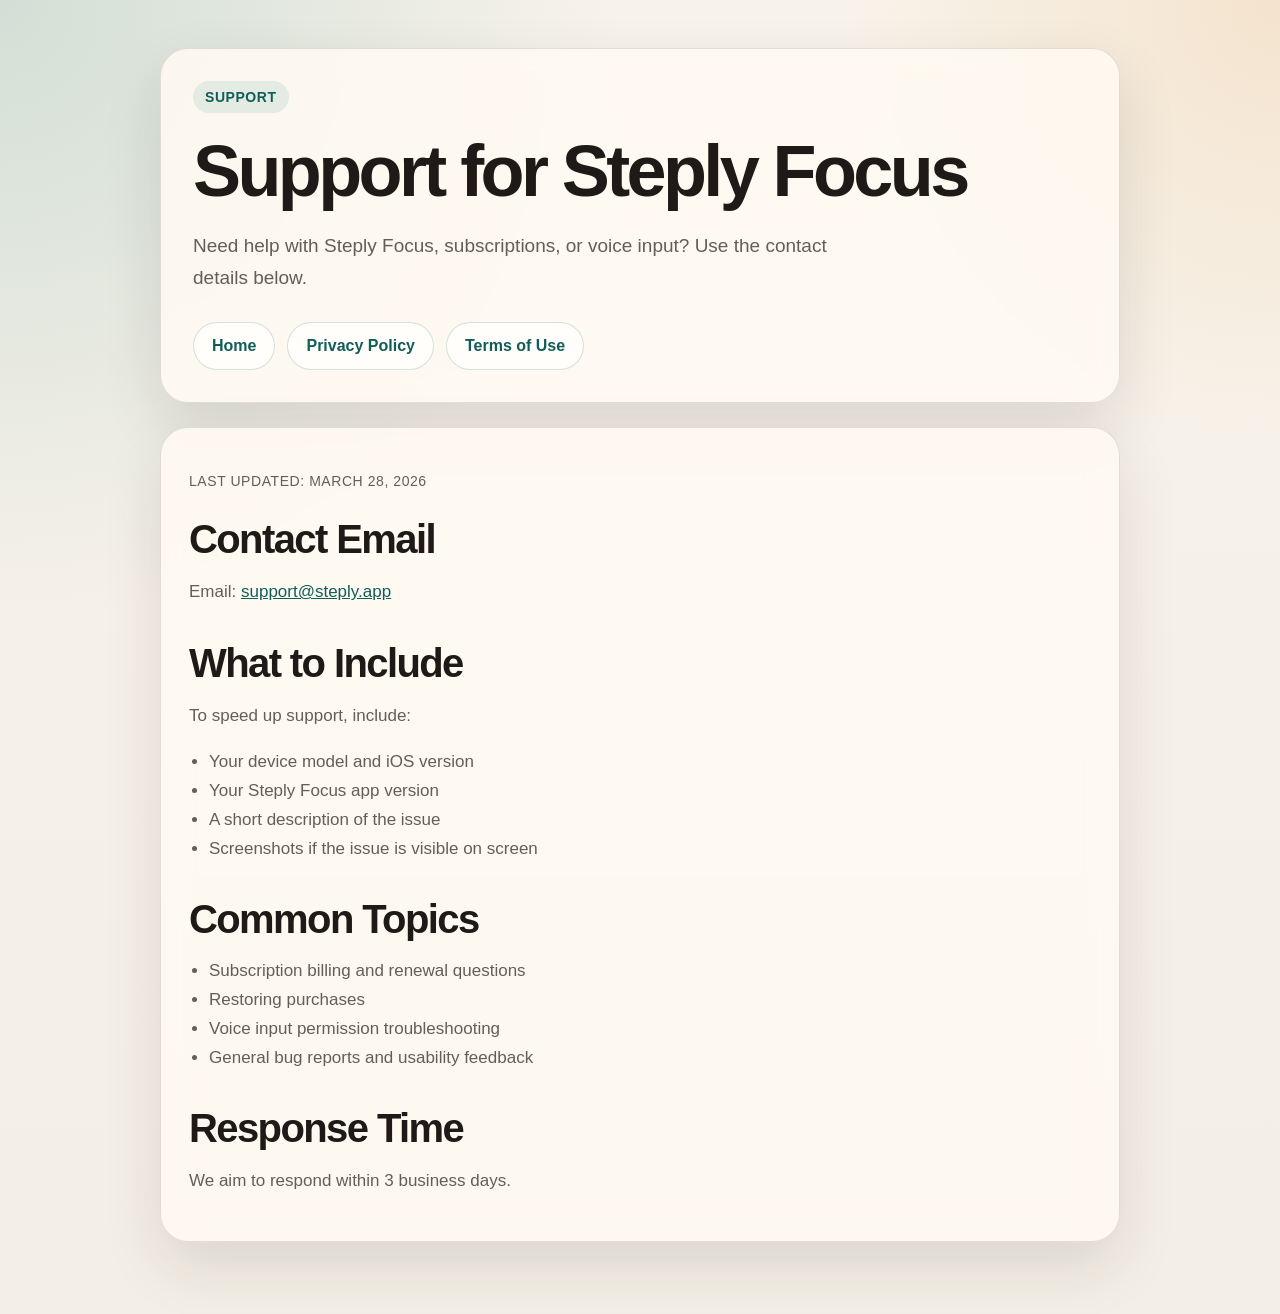
==== support/index.html @ 78bcb687 "Add GitHub Pages legal and support site" ====
<!DOCTYPE html>
<html lang="en">
<head>
  <meta charset="utf-8">
  <meta name="viewport" content="width=device-width, initial-scale=1">
  <title>Support | Steply Focus</title>
  <meta name="description" content="Support information for Steply Focus.">
  <link rel="stylesheet" href="../assets/style.css">
</head>
<body>
  <main class="shell">
    <section class="hero">
      <div class="eyebrow">Support</div>
      <h1>Support for Steply Focus</h1>
      <p>
        Need help with Steply Focus, subscriptions, or voice input? Use the contact details below.
      </p>
      <nav class="nav" aria-label="Secondary">
        <a href="../">Home</a>
        <a href="../privacy/">Privacy Policy</a>
        <a href="../terms/">Terms of Use</a>
      </nav>
    </section>

    <section class="panel">
      <p class="meta">Last updated: March 28, 2026</p>
      <div class="stack">
        <div>
          <h2>Contact Email</h2>
          <p>
            Email: <a href="mailto:support@steply.app">support@steply.app</a>
          </p>
        </div>

        <div>
          <h2>What to Include</h2>
          <p>To speed up support, include:</p>
          <ul>
            <li>Your device model and iOS version</li>
            <li>Your Steply Focus app version</li>
            <li>A short description of the issue</li>
            <li>Screenshots if the issue is visible on screen</li>
          </ul>
        </div>

        <div>
          <h2>Common Topics</h2>
          <ul>
            <li>Subscription billing and renewal questions</li>
            <li>Restoring purchases</li>
            <li>Voice input permission troubleshooting</li>
            <li>General bug reports and usability feedback</li>
          </ul>
        </div>

        <div>
          <h2>Response Time</h2>
          <p>
            We aim to respond within 3 business days.
          </p>
        </div>
      </div>
    </section>
  </main>
</body>
</html>
---- assets/style.css ----
:root {
  --bg: #f4efe6;
  --surface: rgba(255, 250, 242, 0.88);
  --surface-strong: #fffaf2;
  --ink: #1f1a17;
  --muted: #665d57;
  --line: rgba(31, 26, 23, 0.12);
  --accent: #0f766e;
  --accent-strong: #115e59;
  --shadow: 0 24px 60px rgba(31, 26, 23, 0.12);
}

* {
  box-sizing: border-box;
}

html {
  color-scheme: light;
}

body {
  margin: 0;
  min-height: 100vh;
  font-family: "Avenir Next", "Segoe UI", sans-serif;
  color: var(--ink);
  background:
    radial-gradient(circle at top left, rgba(15, 118, 110, 0.16), transparent 34%),
    radial-gradient(circle at top right, rgba(217, 119, 6, 0.12), transparent 24%),
    linear-gradient(180deg, #f8f3ea 0%, var(--bg) 100%);
}

a {
  color: var(--accent-strong);
}

.shell {
  width: min(960px, calc(100% - 32px));
  margin: 0 auto;
  padding: 48px 0 72px;
}

.hero,
.panel {
  background: var(--surface);
  border: 1px solid var(--line);
  border-radius: 28px;
  box-shadow: var(--shadow);
  backdrop-filter: blur(14px);
}

.hero {
  padding: 32px;
}

.eyebrow {
  display: inline-flex;
  align-items: center;
  gap: 10px;
  padding: 8px 12px;
  border-radius: 999px;
  background: rgba(15, 118, 110, 0.1);
  color: var(--accent-strong);
  font-size: 14px;
  font-weight: 700;
  letter-spacing: 0.04em;
  text-transform: uppercase;
}

h1,
h2,
h3 {
  margin: 0 0 16px;
  line-height: 1.08;
}

h1 {
  margin-top: 20px;
  font-size: clamp(40px, 8vw, 72px);
  letter-spacing: -0.05em;
}

h2 {
  font-size: clamp(28px, 4vw, 40px);
  letter-spacing: -0.04em;
}

h3 {
  font-size: 18px;
}

p,
li {
  color: var(--muted);
  font-size: 17px;
  line-height: 1.7;
}

.hero p {
  max-width: 60ch;
  font-size: 19px;
}

.nav {
  display: flex;
  flex-wrap: wrap;
  gap: 12px;
  margin-top: 28px;
}

.nav a,
.button {
  display: inline-flex;
  align-items: center;
  justify-content: center;
  min-height: 48px;
  padding: 0 18px;
  border-radius: 999px;
  border: 1px solid rgba(17, 94, 89, 0.18);
  background: rgba(255, 255, 255, 0.68);
  color: var(--accent-strong);
  text-decoration: none;
  font-weight: 700;
}

.button.primary {
  background: linear-gradient(135deg, var(--accent) 0%, var(--accent-strong) 100%);
  color: #f8fffe;
  border-color: transparent;
}

.grid {
  display: grid;
  grid-template-columns: repeat(auto-fit, minmax(220px, 1fr));
  gap: 18px;
  margin-top: 28px;
}

.card {
  padding: 22px;
  border-radius: 24px;
  background: var(--surface-strong);
  border: 1px solid var(--line);
}

.stack {
  display: grid;
  gap: 18px;
  margin-top: 24px;
}

.panel {
  padding: 28px;
  margin-top: 24px;
}

.meta {
  color: var(--muted);
  font-size: 14px;
  letter-spacing: 0.04em;
  text-transform: uppercase;
}

.footer {
  margin-top: 28px;
  color: var(--muted);
  font-size: 14px;
}

code {
  padding: 2px 6px;
  border-radius: 8px;
  background: rgba(31, 26, 23, 0.06);
  font-family: "SFMono-Regular", "Menlo", monospace;
  font-size: 0.92em;
}

ul {
  padding-left: 20px;
}

@media (max-width: 640px) {
  .shell {
    width: min(100% - 20px, 960px);
    padding-top: 24px;
  }

  .hero,
  .panel {
    padding: 22px;
    border-radius: 22px;
  }

  p,
  li {
    font-size: 16px;
  }
}
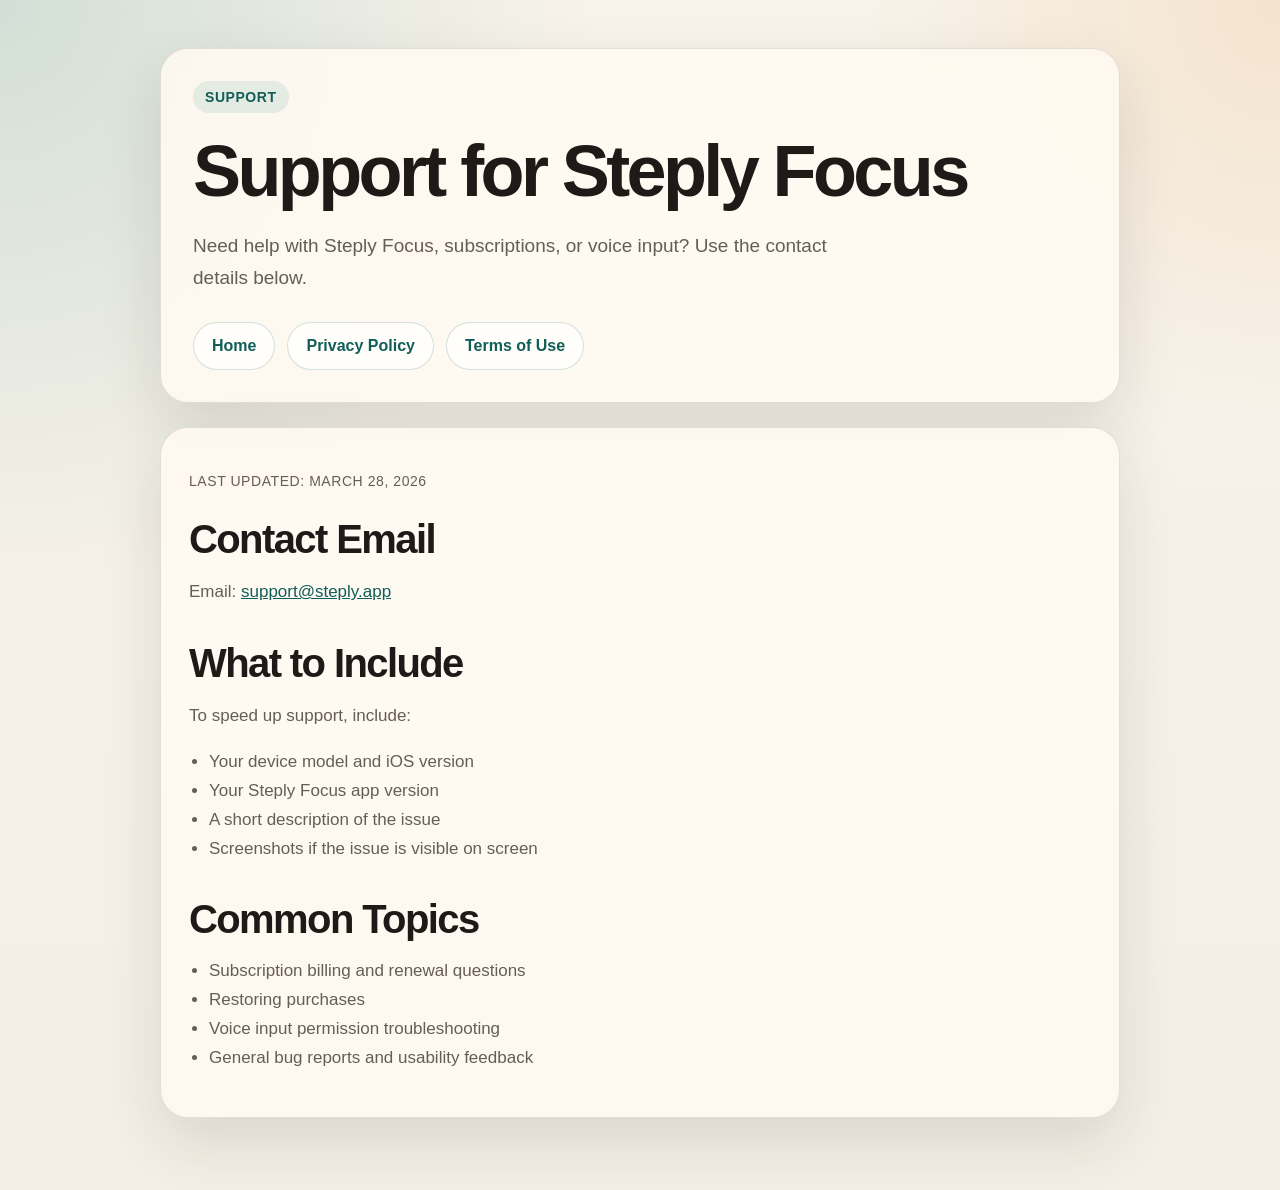
==== commit 586025ee: "Refine legal site copy and mobile layout" ====
--- a/support/index.html
+++ b/support/index.html
@@ -53,12 +53,6 @@
           </ul>
         </div>
 
-        <div>
-          <h2>Response Time</h2>
-          <p>
-            We aim to respond within 3 business days.
-          </p>
-        </div>
       </div>
     </section>
   </main>
--- a/assets/style.css
+++ b/assets/style.css
@@ -180,7 +180,7 @@
 
 @media (max-width: 640px) {
   .shell {
-    width: min(100% - 20px, 960px);
+    width: min(calc(100% - 20px), 960px);
     padding-top: 24px;
   }
 
@@ -195,4 +195,3 @@
     font-size: 16px;
   }
 }
-
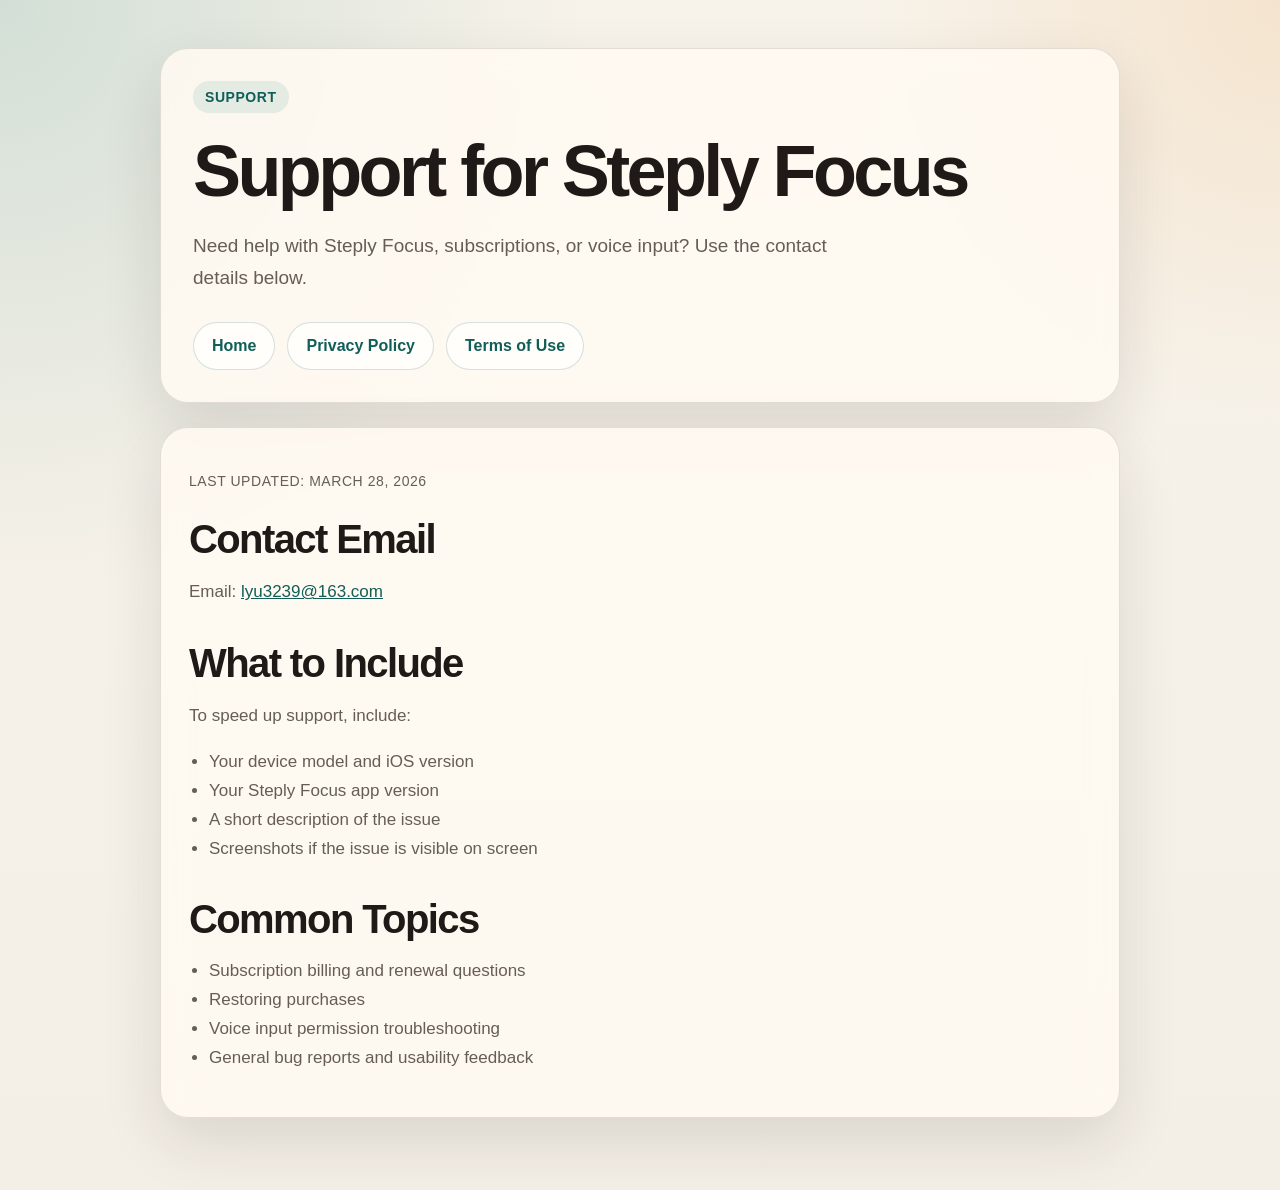
==== commit 8ad60a47: "Update legal site contact email" ====
--- a/support/index.html
+++ b/support/index.html
@@ -28,7 +28,7 @@
         <div>
           <h2>Contact Email</h2>
           <p>
-            Email: <a href="mailto:support@steply.app">support@steply.app</a>
+            Email: <a href="mailto:lyu3239@163.com">lyu3239@163.com</a>
           </p>
         </div>
 
